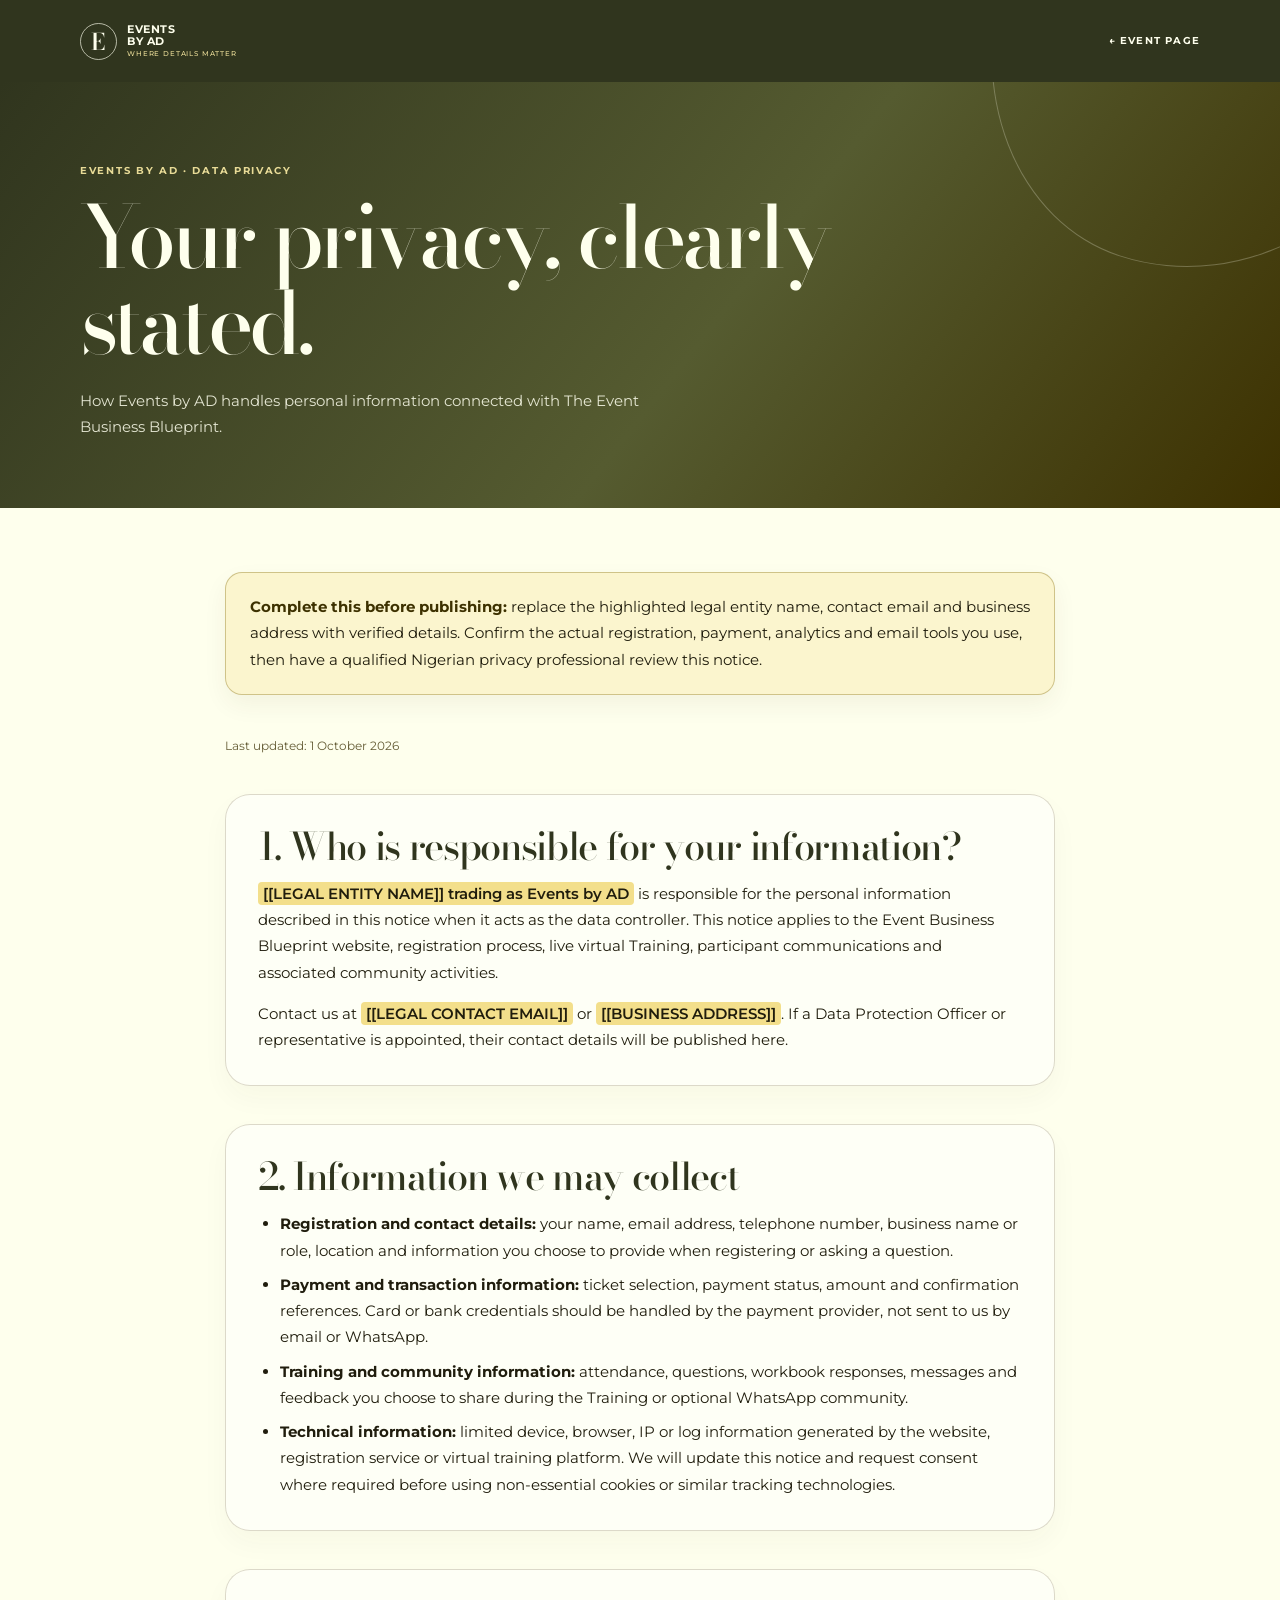
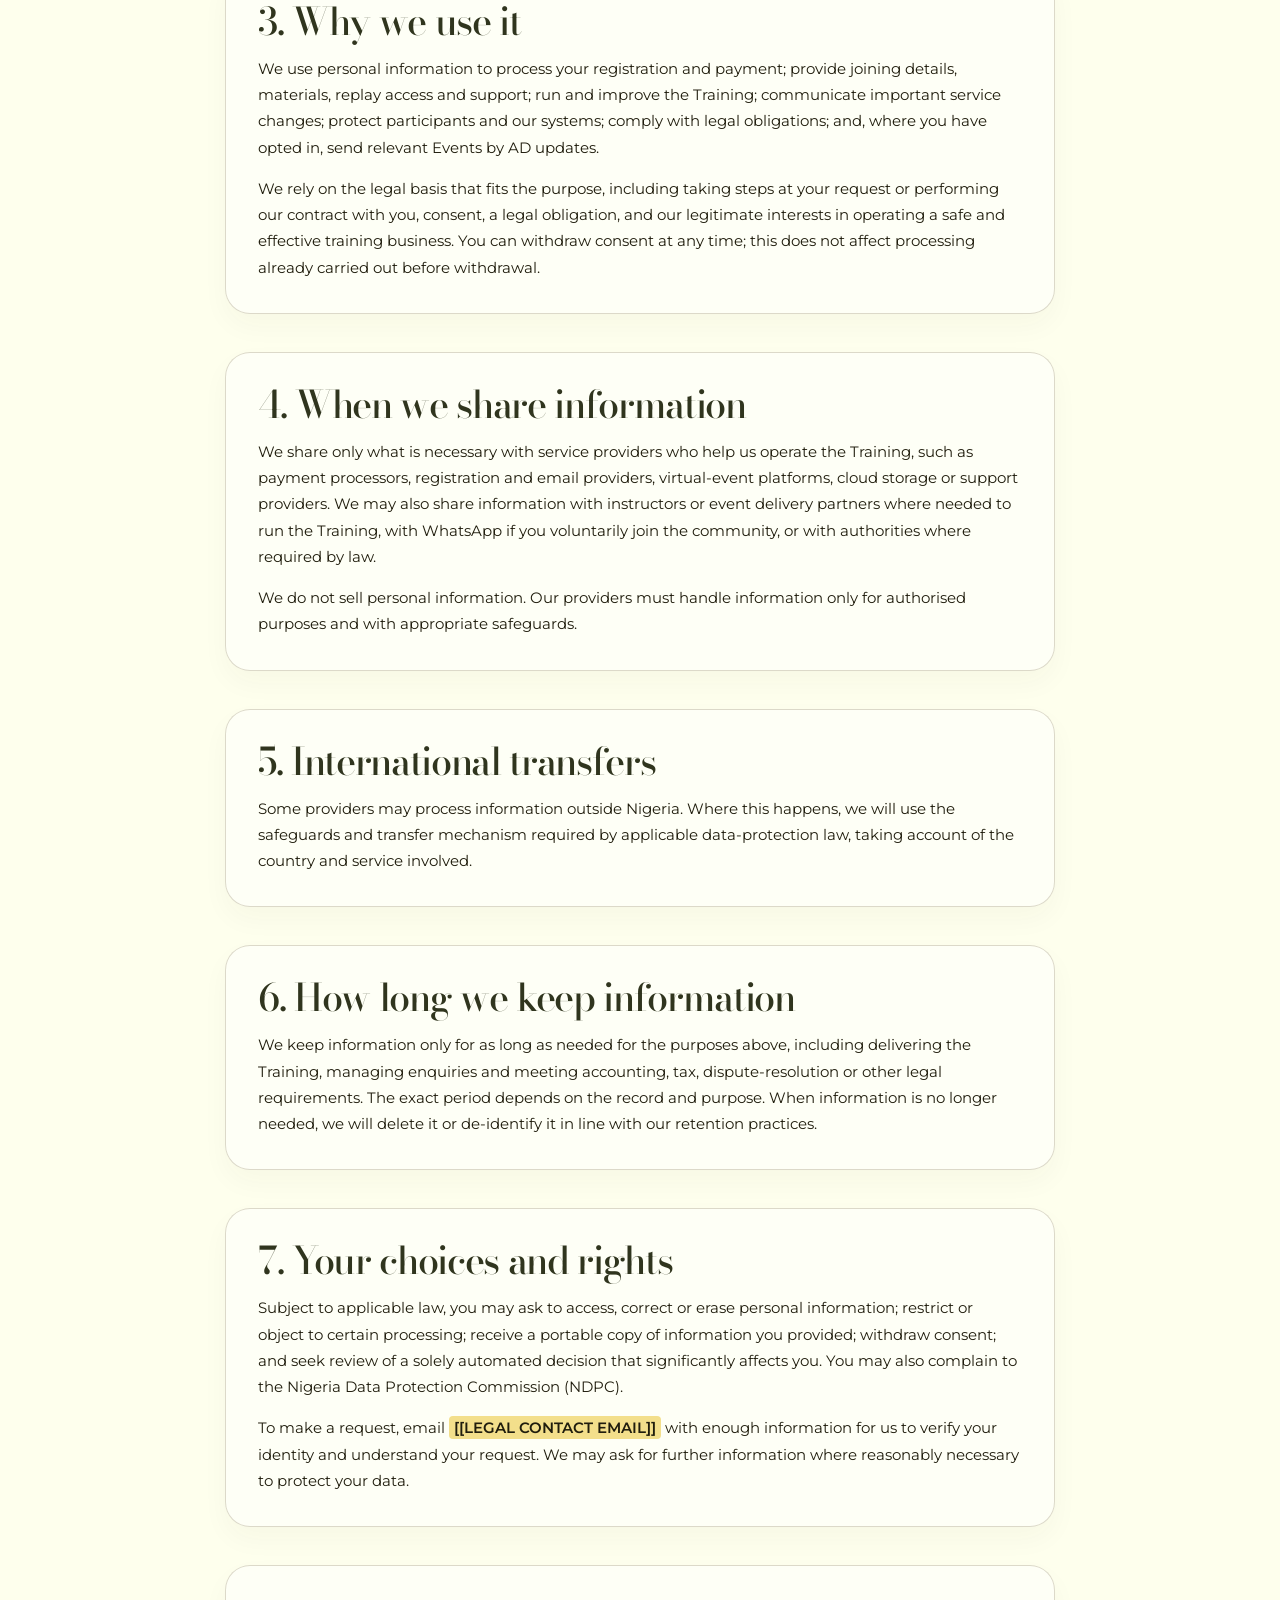
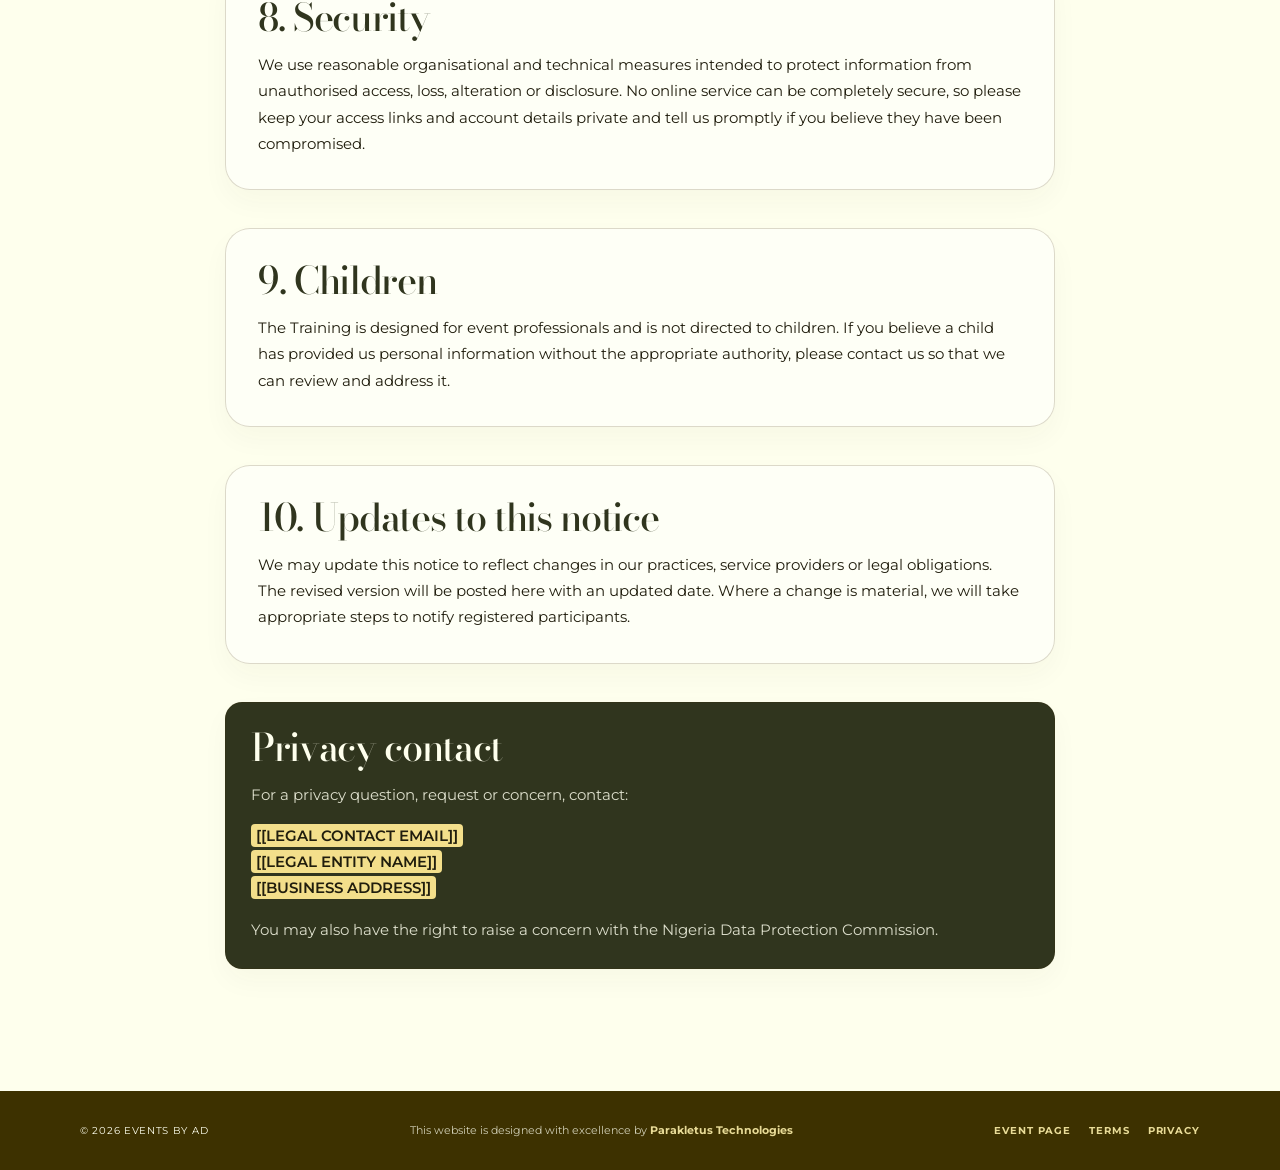
==== privacy.html @ 3f078856 "Launch Event Business Blueprint landing page" ====
<!DOCTYPE html>
<html lang="en-NG">
  <head>
    <meta charset="UTF-8" />
    <meta name="viewport" content="width=device-width, initial-scale=1.0" />
    <meta name="description" content="Privacy Notice for The Event Business Blueprint by Events by AD." />
    <meta name="robots" content="index, follow" />
    <link rel="canonical" href="privacy.html" />
    <meta name="theme-color" content="#30351e" />
    <title>Privacy Notice | The Event Business Blueprint | Events by AD</title>
    <link rel="preconnect" href="https://fonts.googleapis.com" />
    <link rel="preconnect" href="https://fonts.gstatic.com" crossorigin />
    <link href="https://fonts.googleapis.com/css2?family=Bodoni+Moda:opsz,wght@6..96,400;6..96,500;6..96,600&family=Montserrat:wght@400;500;600;700&display=swap" rel="stylesheet" />
    <link rel="stylesheet" href="legal.css" />
  </head>
  <body>
    <header class="site-header"><nav class="nav" aria-label="Primary navigation"><a class="brand" href="index.html" aria-label="Events by AD home"><span class="brand-mark">E</span><span class="brand-copy">Events<br />by AD<small>Where details matter</small></span></a><a class="nav-link" href="index.html">← Event page</a></nav></header>
    <section class="hero"><div class="container"><p class="eyebrow">Events by AD · Data privacy</p><h1>Your privacy, clearly stated.</h1><p class="lede">How Events by AD handles personal information connected with The Event Business Blueprint.</p></div></section>
    <main><div class="container content">
      <aside class="notice" aria-label="Publication checklist"><strong>Complete this before publishing:</strong> replace the highlighted legal entity name, contact email and business address with verified details. Confirm the actual registration, payment, analytics and email tools you use, then have a qualified Nigerian privacy professional review this notice.</aside>
      <p class="meta">Last updated: 1 October 2026</p>
      <section class="section"><h2>1. Who is responsible for your information?</h2><p><mark>[[LEGAL ENTITY NAME]] trading as Events by AD</mark> is responsible for the personal information described in this notice when it acts as the data controller. This notice applies to the Event Business Blueprint website, registration process, live virtual Training, participant communications and associated community activities.</p><p>Contact us at <mark>[[LEGAL CONTACT EMAIL]]</mark> or <mark>[[BUSINESS ADDRESS]]</mark>. If a Data Protection Officer or representative is appointed, their contact details will be published here.</p></section>
      <section class="section"><h2>2. Information we may collect</h2><ul><li><strong>Registration and contact details:</strong> your name, email address, telephone number, business name or role, location and information you choose to provide when registering or asking a question.</li><li><strong>Payment and transaction information:</strong> ticket selection, payment status, amount and confirmation references. Card or bank credentials should be handled by the payment provider, not sent to us by email or WhatsApp.</li><li><strong>Training and community information:</strong> attendance, questions, workbook responses, messages and feedback you choose to share during the Training or optional WhatsApp community.</li><li><strong>Technical information:</strong> limited device, browser, IP or log information generated by the website, registration service or virtual training platform. We will update this notice and request consent where required before using non-essential cookies or similar tracking technologies.</li></ul></section>
      <section class="section"><h2>3. Why we use it</h2><p>We use personal information to process your registration and payment; provide joining details, materials, replay access and support; run and improve the Training; communicate important service changes; protect participants and our systems; comply with legal obligations; and, where you have opted in, send relevant Events by AD updates.</p><p>We rely on the legal basis that fits the purpose, including taking steps at your request or performing our contract with you, consent, a legal obligation, and our legitimate interests in operating a safe and effective training business. You can withdraw consent at any time; this does not affect processing already carried out before withdrawal.</p></section>
      <section class="section"><h2>4. When we share information</h2><p>We share only what is necessary with service providers who help us operate the Training, such as payment processors, registration and email providers, virtual-event platforms, cloud storage or support providers. We may also share information with instructors or event delivery partners where needed to run the Training, with WhatsApp if you voluntarily join the community, or with authorities where required by law.</p><p>We do not sell personal information. Our providers must handle information only for authorised purposes and with appropriate safeguards.</p></section>
      <section class="section"><h2>5. International transfers</h2><p>Some providers may process information outside Nigeria. Where this happens, we will use the safeguards and transfer mechanism required by applicable data-protection law, taking account of the country and service involved.</p></section>
      <section class="section"><h2>6. How long we keep information</h2><p>We keep information only for as long as needed for the purposes above, including delivering the Training, managing enquiries and meeting accounting, tax, dispute-resolution or other legal requirements. The exact period depends on the record and purpose. When information is no longer needed, we will delete it or de-identify it in line with our retention practices.</p></section>
      <section class="section"><h2>7. Your choices and rights</h2><p>Subject to applicable law, you may ask to access, correct or erase personal information; restrict or object to certain processing; receive a portable copy of information you provided; withdraw consent; and seek review of a solely automated decision that significantly affects you. You may also complain to the Nigeria Data Protection Commission (NDPC).</p><p>To make a request, email <mark>[[LEGAL CONTACT EMAIL]]</mark> with enough information for us to verify your identity and understand your request. We may ask for further information where reasonably necessary to protect your data.</p></section>
      <section class="section"><h2>8. Security</h2><p>We use reasonable organisational and technical measures intended to protect information from unauthorised access, loss, alteration or disclosure. No online service can be completely secure, so please keep your access links and account details private and tell us promptly if you believe they have been compromised.</p></section>
      <section class="section"><h2>9. Children</h2><p>The Training is designed for event professionals and is not directed to children. If you believe a child has provided us personal information without the appropriate authority, please contact us so that we can review and address it.</p></section>
      <section class="section"><h2>10. Updates to this notice</h2><p>We may update this notice to reflect changes in our practices, service providers or legal obligations. The revised version will be posted here with an updated date. Where a change is material, we will take appropriate steps to notify registered participants.</p></section>
      <section class="section contact-card"><h2>Privacy contact</h2><p>For a privacy question, request or concern, contact:</p><p><strong><mark>[[LEGAL CONTACT EMAIL]]</mark></strong><br /><mark>[[LEGAL ENTITY NAME]]</mark><br /><mark>[[BUSINESS ADDRESS]]</mark></p><p>You may also have the right to raise a concern with the Nigeria Data Protection Commission.</p></section>
    </div></main>
    <footer class="footer"><div class="footer-inner"><small>© 2026 Events by AD</small><p class="footer-credit">This website is designed with excellence by <a href="https://www.parakletushub.com" target="_blank" rel="noopener noreferrer">Parakletus Technologies</a></p><div class="footer-links"><a href="index.html">Event page</a><a href="terms.html">Terms</a><a href="privacy.html" aria-current="page">Privacy</a></div></div></footer>
  </body>
</html>
---- legal.css ----
:root {
  --cream: #feffed;
  --paper: #f6f4df;
  --olive: #4c512d;
  --olive-deep: #30351e;
  --gold: #7a6200;
  --brown: #3d3100;
  --ink: #201d0d;
  --white: #fff;
  --line: rgba(61, 49, 0, .18);
  --display: "Bodoni Moda", Georgia, serif;
  --body: "Montserrat", Arial, sans-serif;
  --radius-xl: 34px;
  --radius-lg: 25px;
  --radius-md: 17px;
  --shadow: 0 22px 50px rgba(61, 49, 0, .12);
}

* { box-sizing: border-box; }
html { scroll-behavior: smooth; }
body { margin: 0; background: var(--cream); color: var(--ink); font: 15px/1.75 var(--body); }
a { color: inherit; }
a:focus-visible { outline: 3px solid var(--gold); outline-offset: 4px; border-radius: 5px; }

.site-header { background: var(--olive-deep); color: var(--cream); }
.nav, .container { width: min(1120px, calc(100% - 40px)); margin: 0 auto; }
.nav { min-height: 82px; display: flex; align-items: center; justify-content: space-between; gap: 24px; }
.brand { display: inline-flex; align-items: center; gap: 10px; text-decoration: none; font-weight: 700; letter-spacing: .035em; }
.brand-mark { width: 37px; height: 37px; display: grid; place-items: center; border: 1px solid rgba(254,255,237,.65); border-radius: 50%; font: 600 23px/1 var(--display); }
.brand-copy { font-size: 11px; line-height: 1.06; text-transform: uppercase; }
.brand-copy small { display: block; margin-top: 3px; font-size: 7px; font-weight: 500; letter-spacing: .12em; color: #e8db97; }
.nav-link { font-size: 10px; font-weight: 700; letter-spacing: .12em; text-decoration: none; text-transform: uppercase; }
.nav-link:hover { color: #e8db97; }

.hero { position: relative; overflow: hidden; padding: 80px 0 68px; color: var(--cream); background: linear-gradient(128deg, #30351e, #555b30 56%, #3d3100); }
.hero::after { content: ""; position: absolute; width: 440px; height: 440px; right: -150px; top: -250px; border: 1px solid rgba(254,255,237,.25); border-radius: 42% 58% 55% 45% / 45% 38% 62% 55%; transform: rotate(18deg); animation: drift 10s ease-in-out infinite alternate; }
.eyebrow { margin: 0 0 14px; color: #e8db97; font-size: 10px; font-weight: 700; letter-spacing: .17em; text-transform: uppercase; }
h1, h2 { font-family: var(--display); line-height: 1; }
h1 { position: relative; z-index: 1; max-width: 760px; margin: 0; font-size: clamp(44px, 8vw, 86px); font-weight: 500; letter-spacing: -.045em; }
.lede { position: relative; z-index: 1; max-width: 620px; margin: 22px 0 0; color: rgba(254,255,237,.86); }

main { padding: 64px 0 84px; }
.content { max-width: 830px; }
.notice { margin: 0 0 40px; padding: 21px 24px; border: 1px solid rgba(122,98,0,.34); border-radius: var(--radius-md); background: #fbf5ce; box-shadow: 0 10px 25px rgba(61,49,0,.06); }
.notice strong { color: var(--brown); }
.meta { margin: 0 0 34px; color: #655d36; font-size: 12px; }
.section { margin: 38px 0; padding: 32px; border: 1px solid var(--line); border-radius: var(--radius-lg); background: rgba(255,255,255,.48); box-shadow: 0 12px 28px rgba(61,49,0,.035); }
.section h2 { margin: 0 0 16px; color: var(--olive-deep); font-size: clamp(27px, 4vw, 38px); font-weight: 500; letter-spacing: -.035em; }
.section p:first-of-type { margin-top: 0; }
.section p:last-child, .section ul:last-child { margin-bottom: 0; }
ul { margin: 12px 0; padding-left: 22px; }
li + li { margin-top: 8px; }
mark { padding: 2px 5px; border-radius: 4px; background: #f3df8b; color: inherit; font-weight: 600; }
.contact-card { padding: 25px; border-radius: var(--radius-md); background: var(--olive-deep); color: var(--cream); }
.contact-card h2 { color: var(--cream); }
.contact-card p { color: rgba(254,255,237,.84); }
.contact-card mark { color: var(--ink); }
.footer { padding: 30px 0; background: var(--brown); color: var(--cream); }
.footer-inner { width: min(1120px, calc(100% - 40px)); margin: 0 auto; display: flex; align-items: center; justify-content: space-between; flex-wrap: wrap; gap: 16px; }
.footer small { font-size: 10px; letter-spacing: .07em; text-transform: uppercase; }
.footer-credit { margin: 0; color: rgba(254,255,237,.76); font-size: 11px; text-align: center; }
.footer-credit a { color: #e8db97; font-weight: 700; text-decoration: none; }
.footer-credit a:hover { color: var(--white); text-decoration: underline; }
.footer-links { display: flex; flex-wrap: wrap; gap: 18px; }
.footer-links a { color: #e8db97; font-size: 10px; font-weight: 700; letter-spacing: .09em; text-decoration: none; text-transform: uppercase; }
.footer-links a:hover { color: var(--white); }
@keyframes drift { to { transform: translate(-16px, 24px) rotate(28deg); } }
@media (prefers-reduced-motion: reduce) { *, *::before, *::after { animation-duration: .01ms !important; animation-iteration-count: 1 !important; scroll-behavior: auto !important; } }
@media (max-width: 600px) { .nav, .container { width: min(100% - 32px, 1120px); } .hero { padding: 62px 0 55px; } main { padding: 42px 0 58px; } .section { padding: 24px 21px; } }
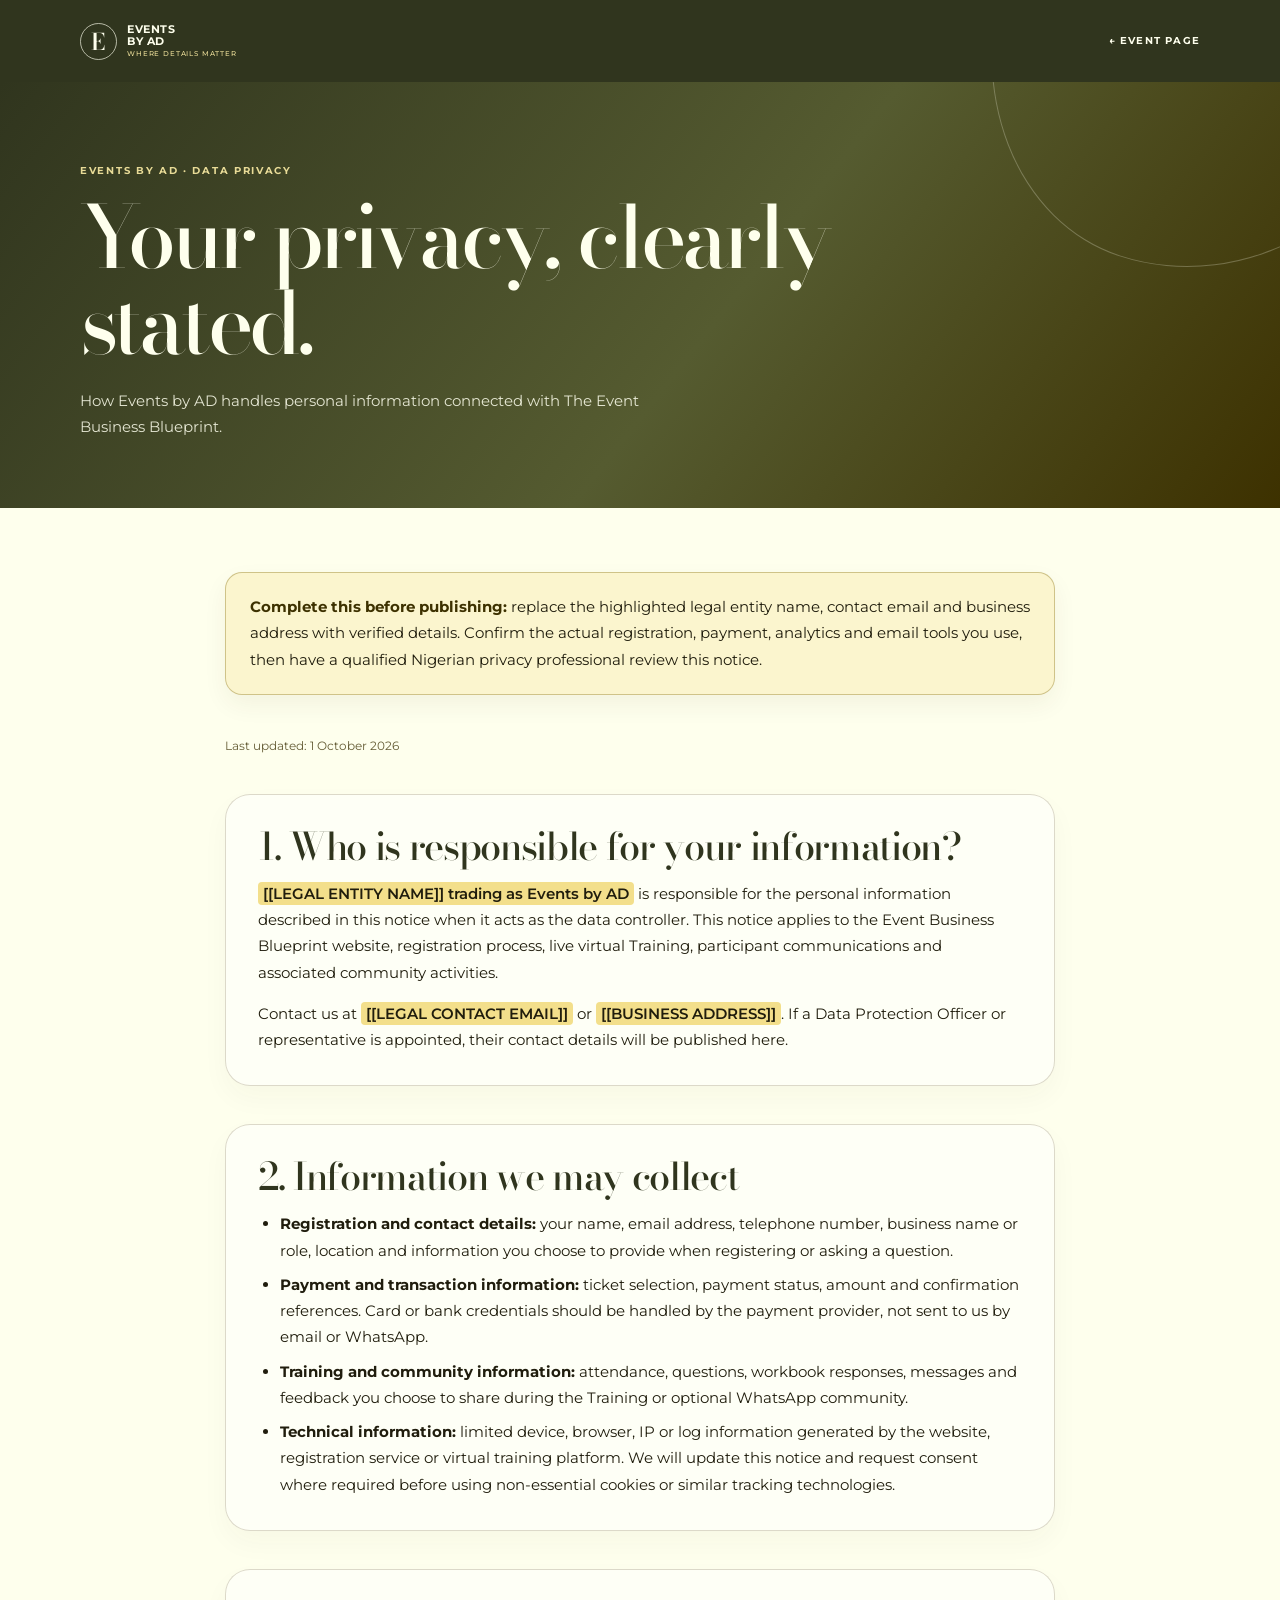
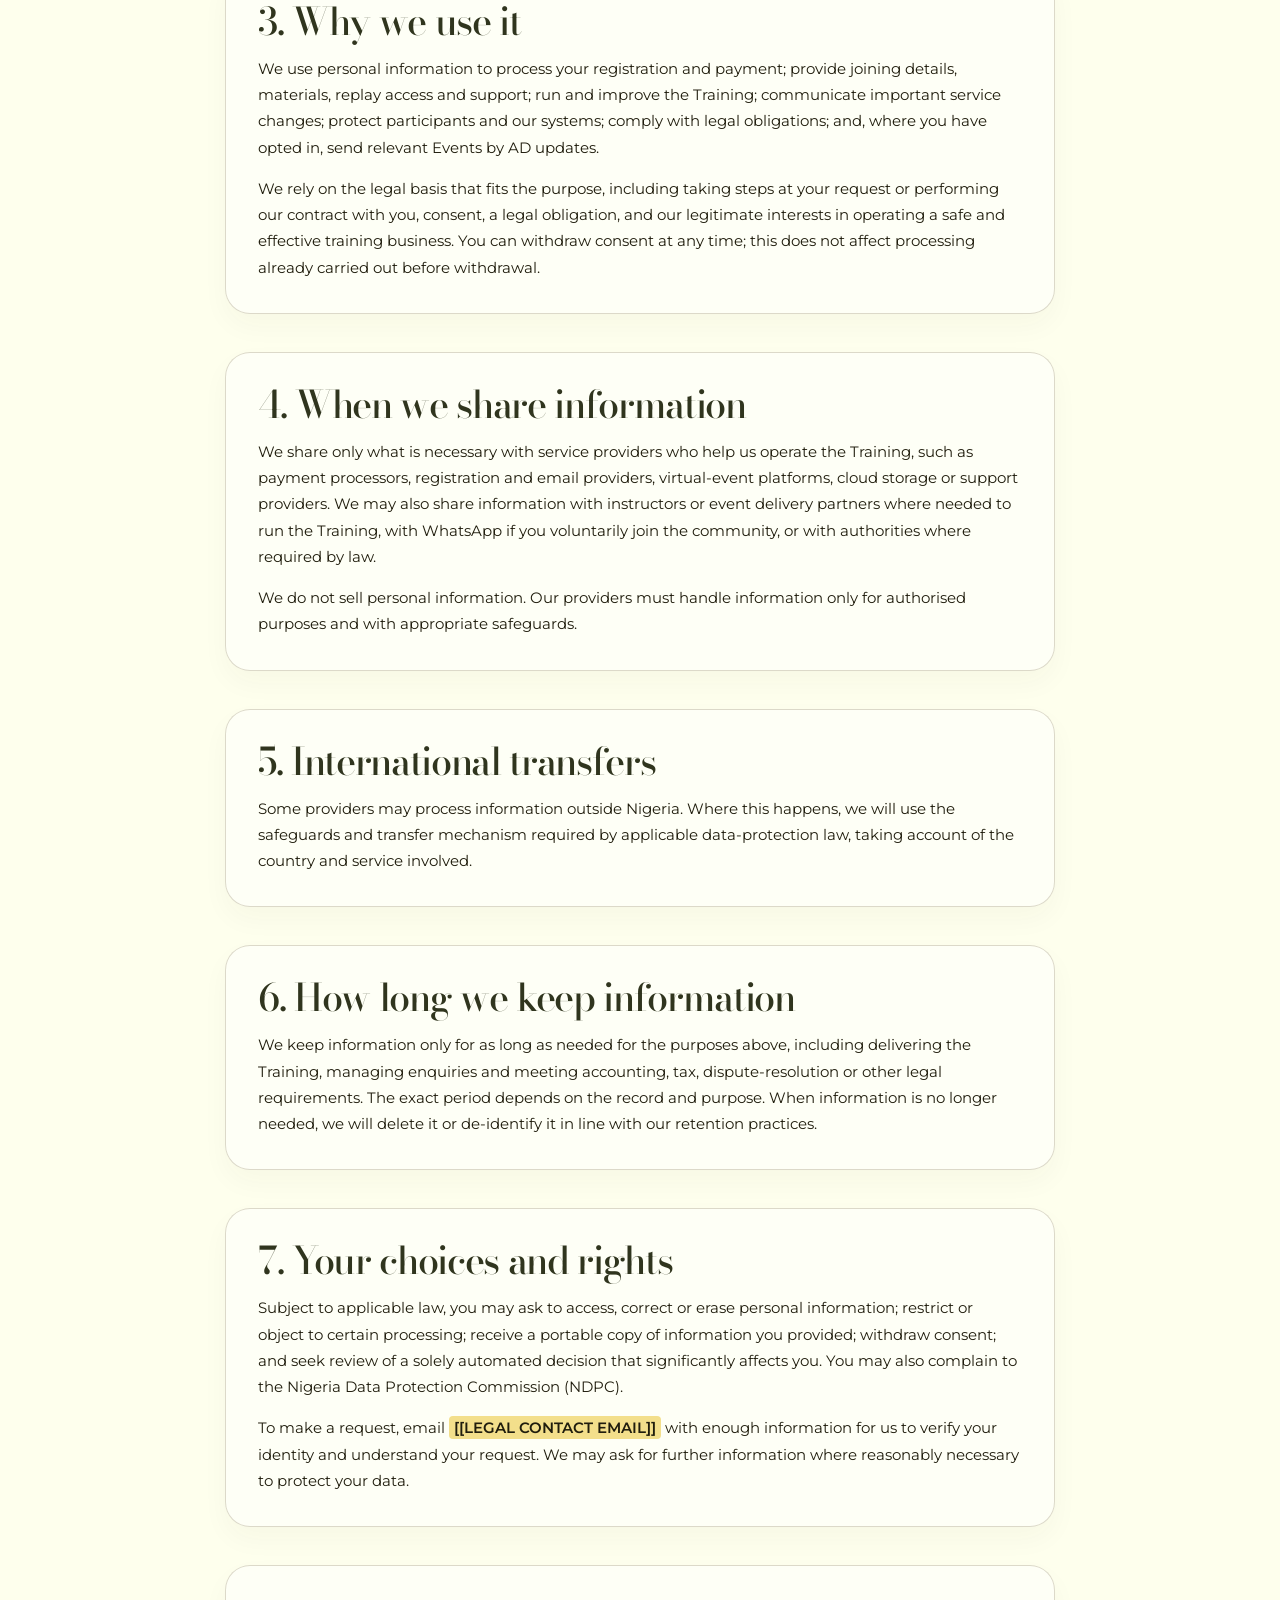
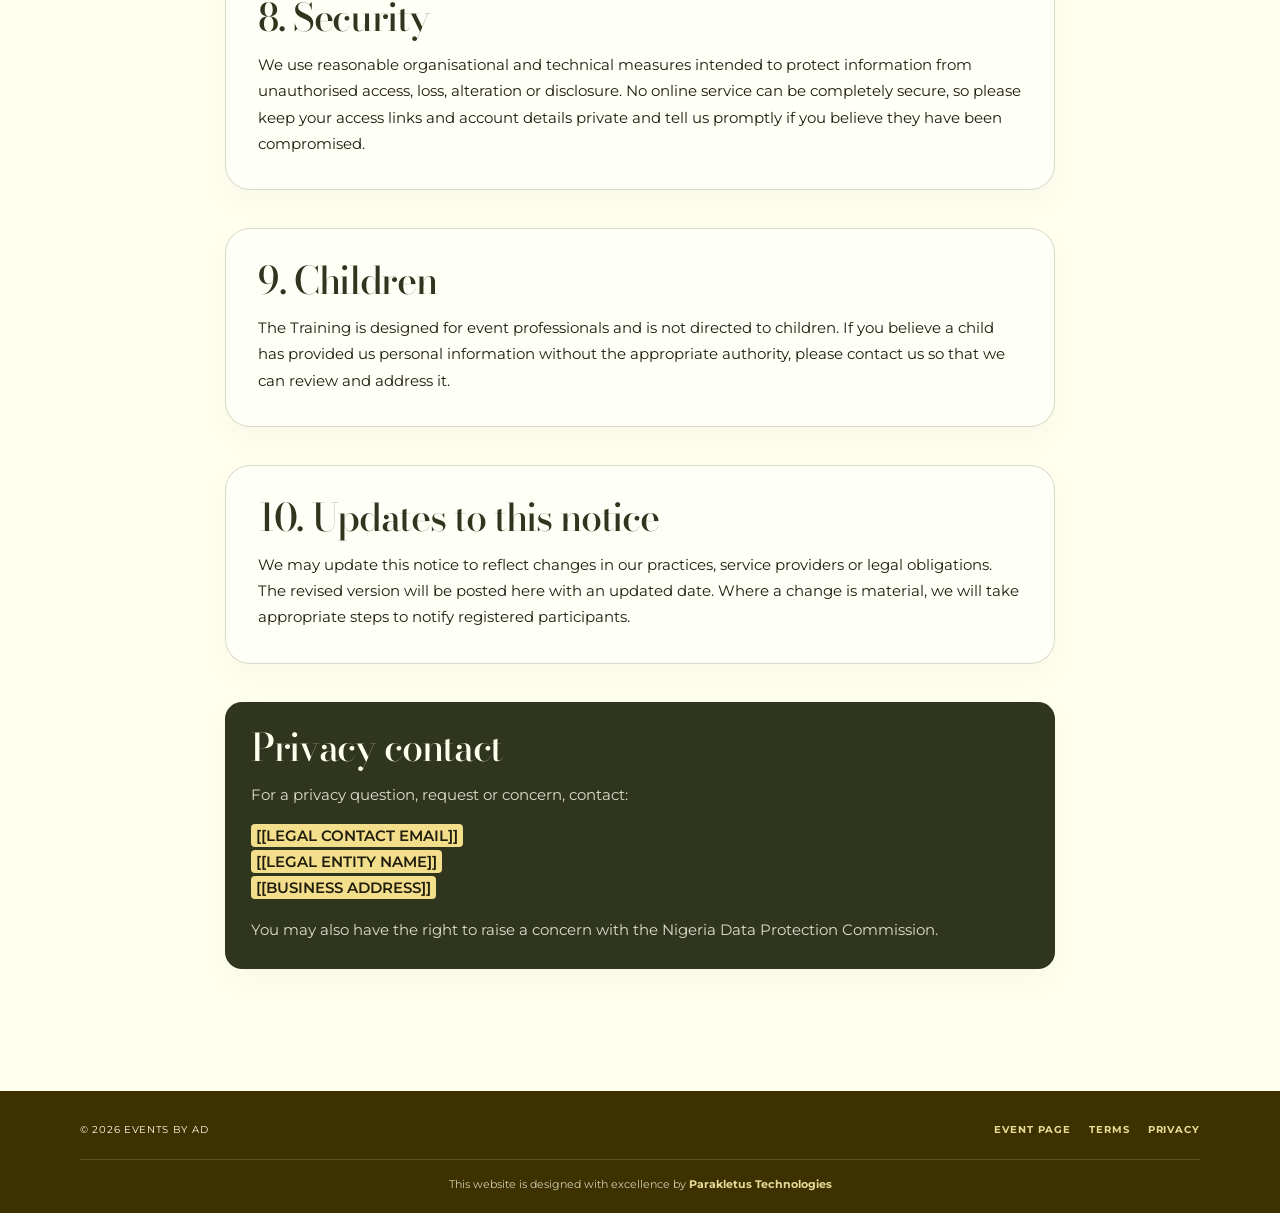
==== commit 387497e6: "Place footer credit below main footer content" ====
--- a/privacy.html
+++ b/privacy.html
@@ -31,6 +31,6 @@
       <section class="section"><h2>10. Updates to this notice</h2><p>We may update this notice to reflect changes in our practices, service providers or legal obligations. The revised version will be posted here with an updated date. Where a change is material, we will take appropriate steps to notify registered participants.</p></section>
       <section class="section contact-card"><h2>Privacy contact</h2><p>For a privacy question, request or concern, contact:</p><p><strong><mark>[[LEGAL CONTACT EMAIL]]</mark></strong><br /><mark>[[LEGAL ENTITY NAME]]</mark><br /><mark>[[BUSINESS ADDRESS]]</mark></p><p>You may also have the right to raise a concern with the Nigeria Data Protection Commission.</p></section>
     </div></main>
-    <footer class="footer"><div class="footer-inner"><small>© 2026 Events by AD</small><p class="footer-credit">This website is designed with excellence by <a href="https://www.parakletushub.com" target="_blank" rel="noopener noreferrer">Parakletus Technologies</a></p><div class="footer-links"><a href="index.html">Event page</a><a href="terms.html">Terms</a><a href="privacy.html" aria-current="page">Privacy</a></div></div></footer>
+    <footer class="footer"><div class="footer-inner"><small>© 2026 Events by AD</small><div class="footer-links"><a href="index.html">Event page</a><a href="terms.html">Terms</a><a href="privacy.html" aria-current="page">Privacy</a></div></div><p class="footer-credit">This website is designed with excellence by <a href="https://www.parakletushub.com" target="_blank" rel="noopener noreferrer">Parakletus Technologies</a></p></footer>
   </body>
 </html>
--- a/legal.css
+++ b/legal.css
@@ -55,10 +55,10 @@
 .contact-card h2 { color: var(--cream); }
 .contact-card p { color: rgba(254,255,237,.84); }
 .contact-card mark { color: var(--ink); }
-.footer { padding: 30px 0; background: var(--brown); color: var(--cream); }
+.footer { padding: 30px 0 18px; background: var(--brown); color: var(--cream); }
 .footer-inner { width: min(1120px, calc(100% - 40px)); margin: 0 auto; display: flex; align-items: center; justify-content: space-between; flex-wrap: wrap; gap: 16px; }
 .footer small { font-size: 10px; letter-spacing: .07em; text-transform: uppercase; }
-.footer-credit { margin: 0; color: rgba(254,255,237,.76); font-size: 11px; text-align: center; }
+.footer-credit { width: min(1120px, calc(100% - 40px)); margin: 21px auto 0; padding-top: 15px; border-top: 1px solid rgba(254,255,237,.16); color: rgba(254,255,237,.76); font-size: 11px; text-align: center; }
 .footer-credit a { color: #e8db97; font-weight: 700; text-decoration: none; }
 .footer-credit a:hover { color: var(--white); text-decoration: underline; }
 .footer-links { display: flex; flex-wrap: wrap; gap: 18px; }
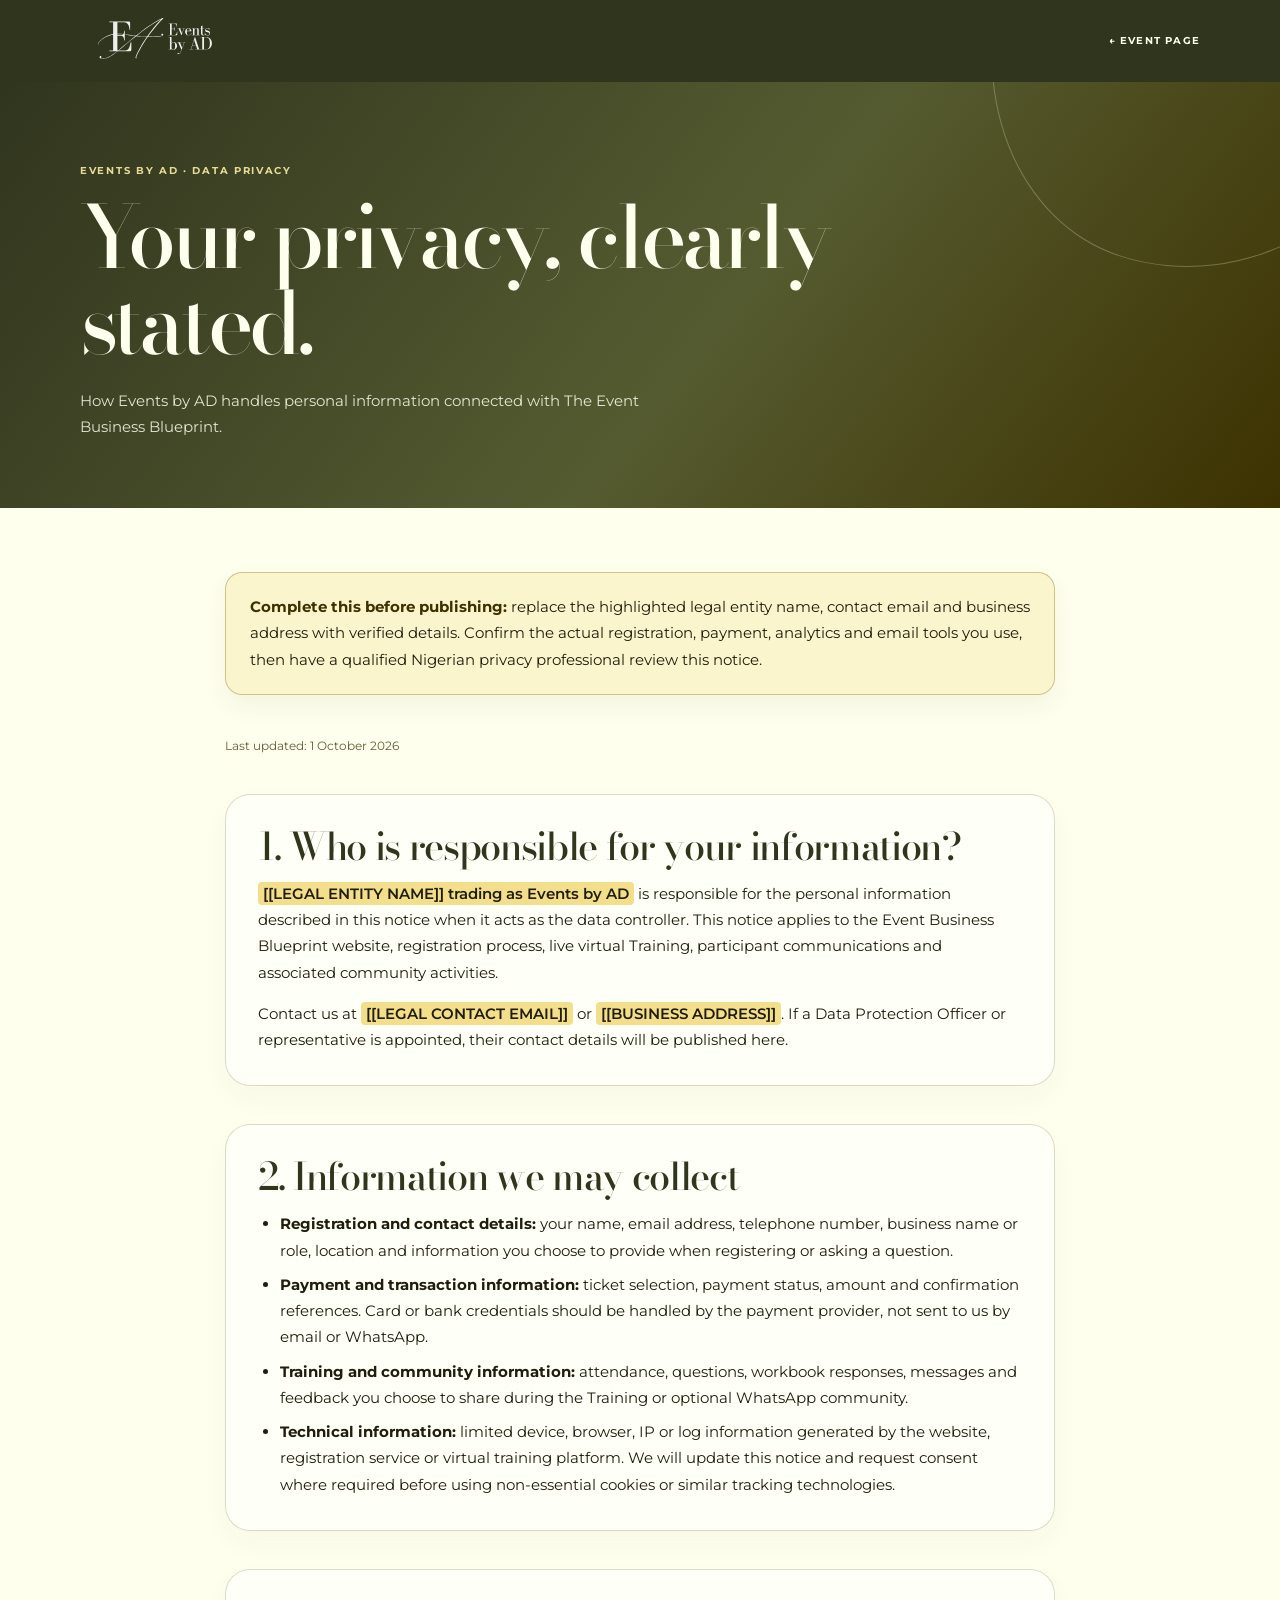
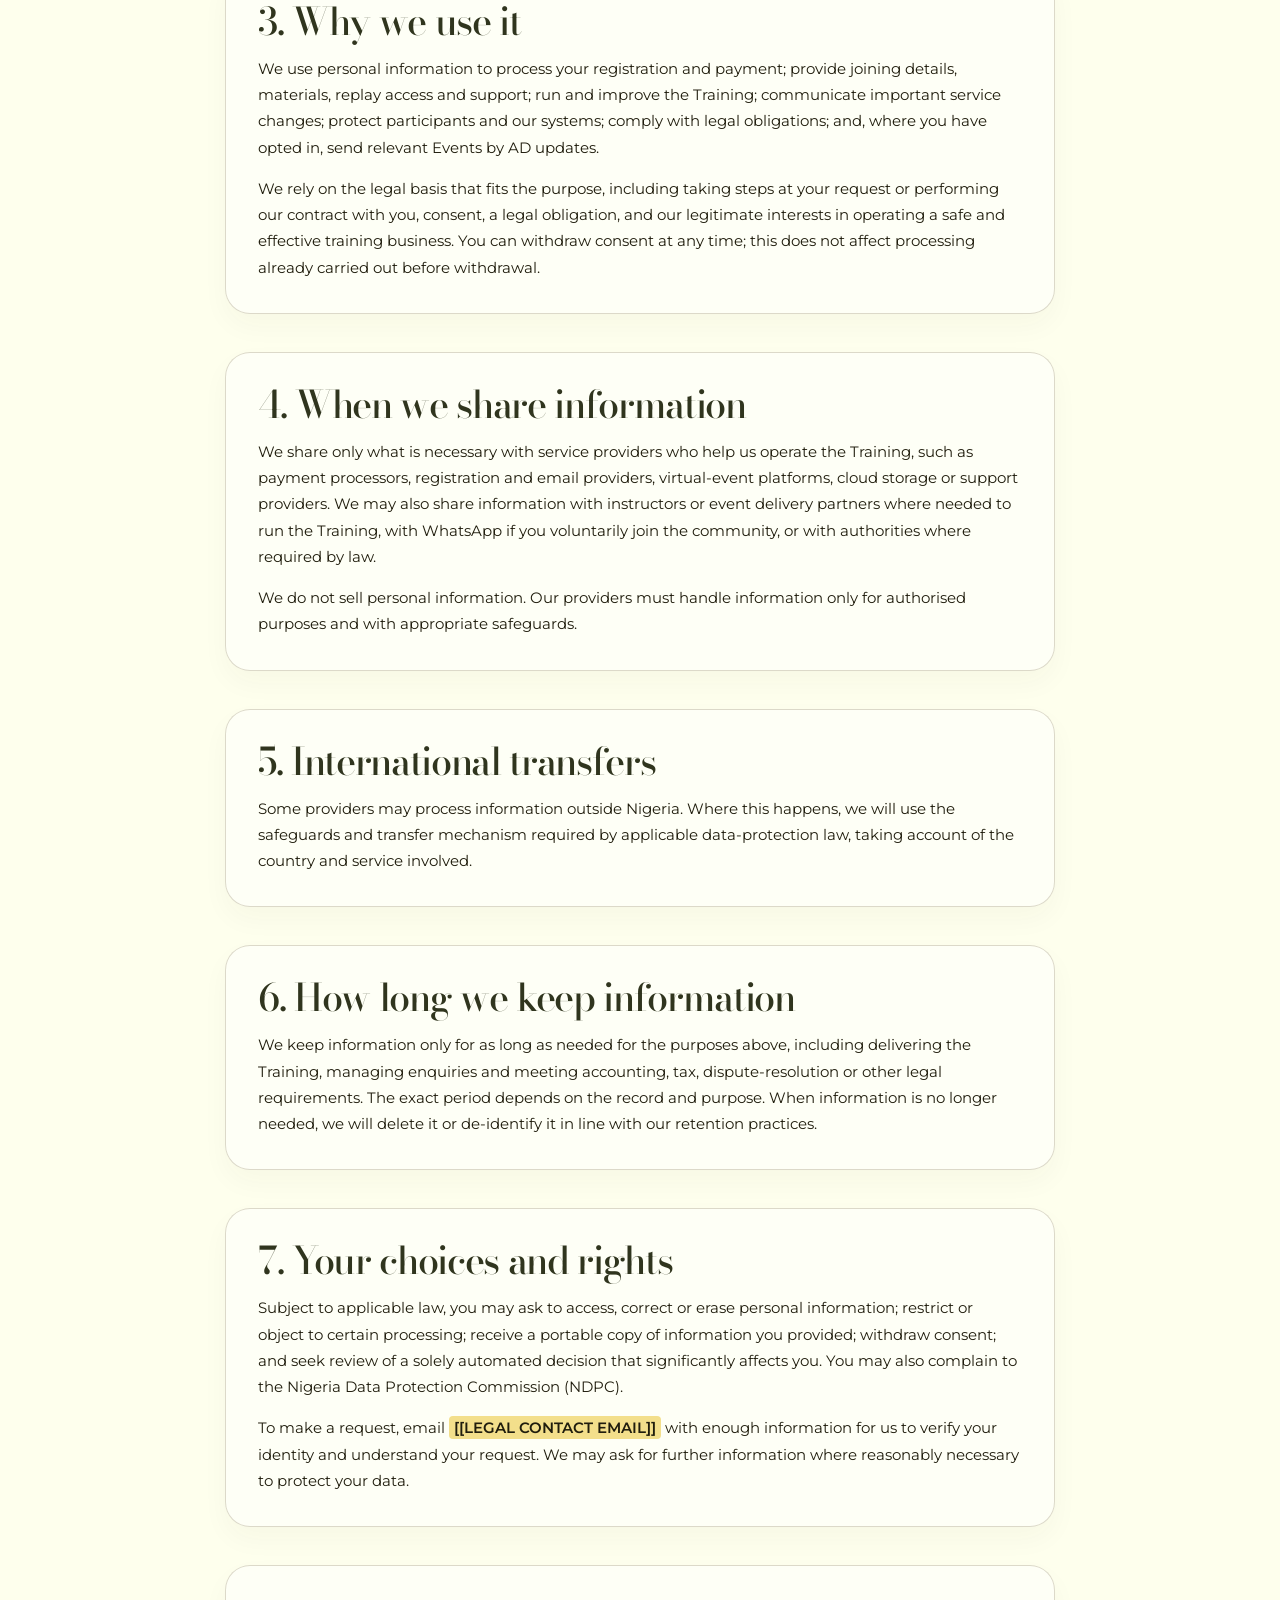
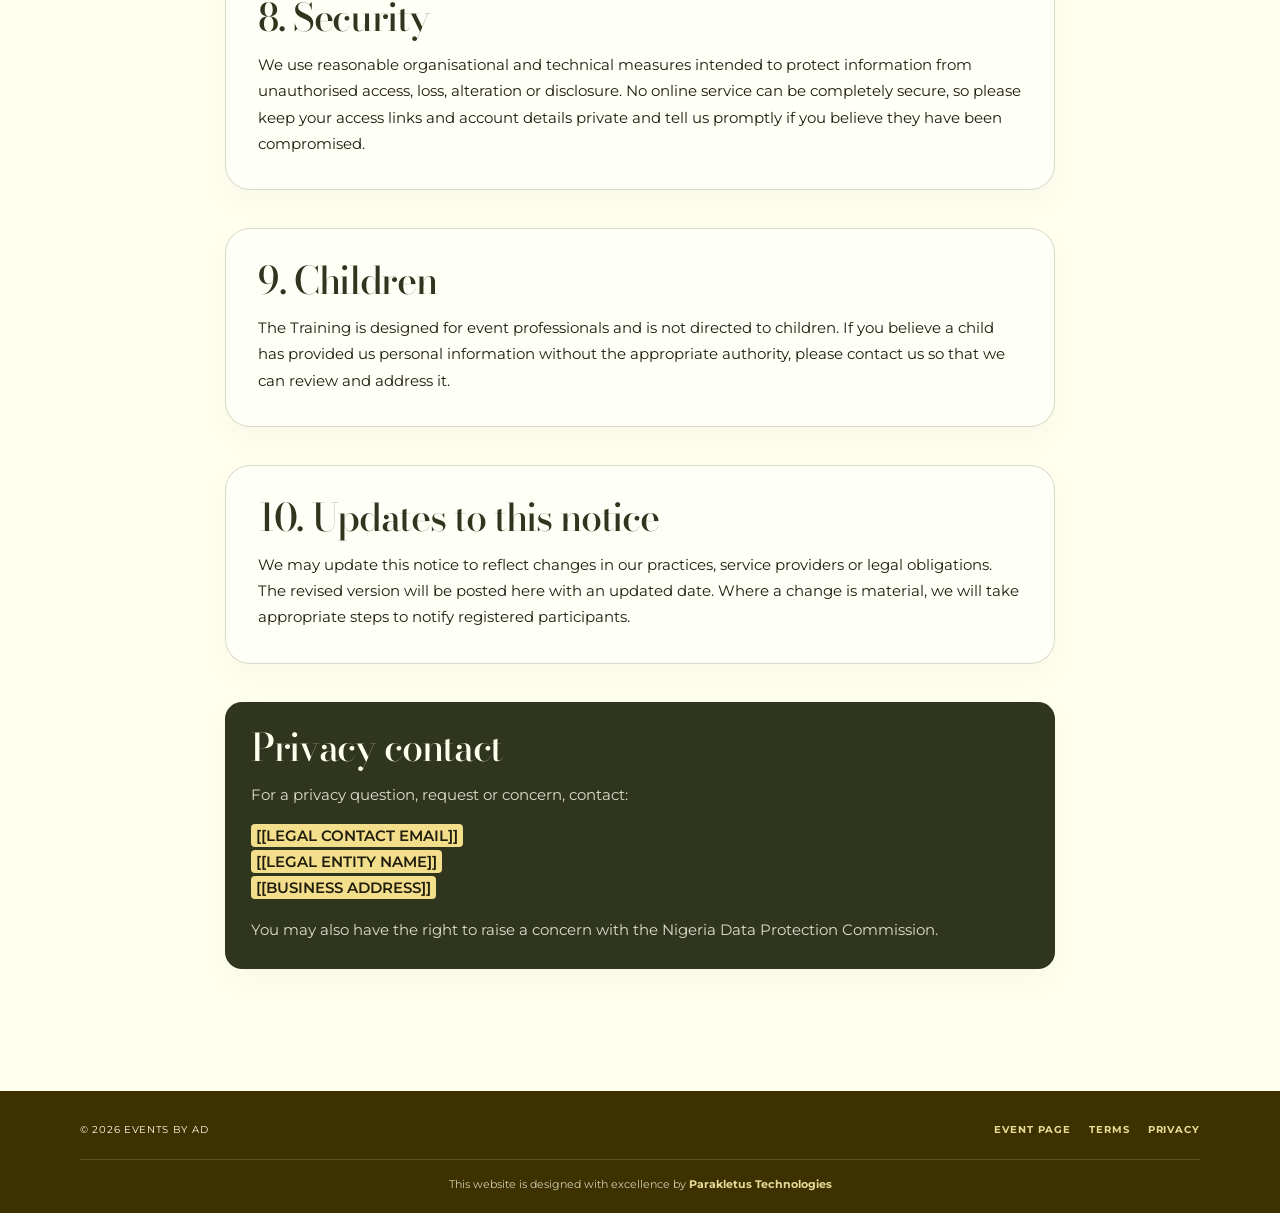
==== commit e0106cd2: "Use supplied Events by AD logo assets" ====
--- a/privacy.html
+++ b/privacy.html
@@ -12,9 +12,10 @@
     <link rel="preconnect" href="https://fonts.gstatic.com" crossorigin />
     <link href="https://fonts.googleapis.com/css2?family=Bodoni+Moda:opsz,wght@6..96,400;6..96,500;6..96,600&family=Montserrat:wght@400;500;600;700&display=swap" rel="stylesheet" />
     <link rel="stylesheet" href="legal.css" />
+    <link rel="icon" href="assets/events-by-ad-monogram.png" />
   </head>
   <body>
-    <header class="site-header"><nav class="nav" aria-label="Primary navigation"><a class="brand" href="index.html" aria-label="Events by AD home"><span class="brand-mark">E</span><span class="brand-copy">Events<br />by AD<small>Where details matter</small></span></a><a class="nav-link" href="index.html">← Event page</a></nav></header>
+    <header class="site-header"><nav class="nav" aria-label="Primary navigation"><a class="brand" href="index.html" aria-label="Events by AD home"><picture class="brand-logo"><source srcset="assets/events-by-ad-logo.svg" type="image/svg+xml" /><img src="assets/events-by-ad-logo.png" alt="" /></picture></a><a class="nav-link" href="index.html">← Event page</a></nav></header>
     <section class="hero"><div class="container"><p class="eyebrow">Events by AD · Data privacy</p><h1>Your privacy, clearly stated.</h1><p class="lede">How Events by AD handles personal information connected with The Event Business Blueprint.</p></div></section>
     <main><div class="container content">
       <aside class="notice" aria-label="Publication checklist"><strong>Complete this before publishing:</strong> replace the highlighted legal entity name, contact email and business address with verified details. Confirm the actual registration, payment, analytics and email tools you use, then have a qualified Nigerian privacy professional review this notice.</aside>
--- a/legal.css
+++ b/legal.css
@@ -25,10 +25,9 @@
 .site-header { background: var(--olive-deep); color: var(--cream); }
 .nav, .container { width: min(1120px, calc(100% - 40px)); margin: 0 auto; }
 .nav { min-height: 82px; display: flex; align-items: center; justify-content: space-between; gap: 24px; }
-.brand { display: inline-flex; align-items: center; gap: 10px; text-decoration: none; font-weight: 700; letter-spacing: .035em; }
-.brand-mark { width: 37px; height: 37px; display: grid; place-items: center; border: 1px solid rgba(254,255,237,.65); border-radius: 50%; font: 600 23px/1 var(--display); }
-.brand-copy { font-size: 11px; line-height: 1.06; text-transform: uppercase; }
-.brand-copy small { display: block; margin-top: 3px; font-size: 7px; font-weight: 500; letter-spacing: .12em; color: #e8db97; }
+.brand { display: inline-flex; align-items: center; text-decoration: none; }
+.brand-logo { display: block; width: 151px; height: 52px; overflow: hidden; filter: brightness(0) invert(1); opacity: .92; }
+.brand-logo img { display: block; width: 100%; height: 100%; object-fit: cover; object-position: center 52%; }
 .nav-link { font-size: 10px; font-weight: 700; letter-spacing: .12em; text-decoration: none; text-transform: uppercase; }
 .nav-link:hover { color: #e8db97; }
 
@@ -66,4 +65,4 @@
 .footer-links a:hover { color: var(--white); }
 @keyframes drift { to { transform: translate(-16px, 24px) rotate(28deg); } }
 @media (prefers-reduced-motion: reduce) { *, *::before, *::after { animation-duration: .01ms !important; animation-iteration-count: 1 !important; scroll-behavior: auto !important; } }
-@media (max-width: 600px) { .nav, .container { width: min(100% - 32px, 1120px); } .hero { padding: 62px 0 55px; } main { padding: 42px 0 58px; } .section { padding: 24px 21px; } }
+@media (max-width: 600px) { .nav, .container { width: min(100% - 32px, 1120px); } .brand-logo { width: 128px; height: 45px; } .hero { padding: 62px 0 55px; } main { padding: 42px 0 58px; } .section { padding: 24px 21px; } }
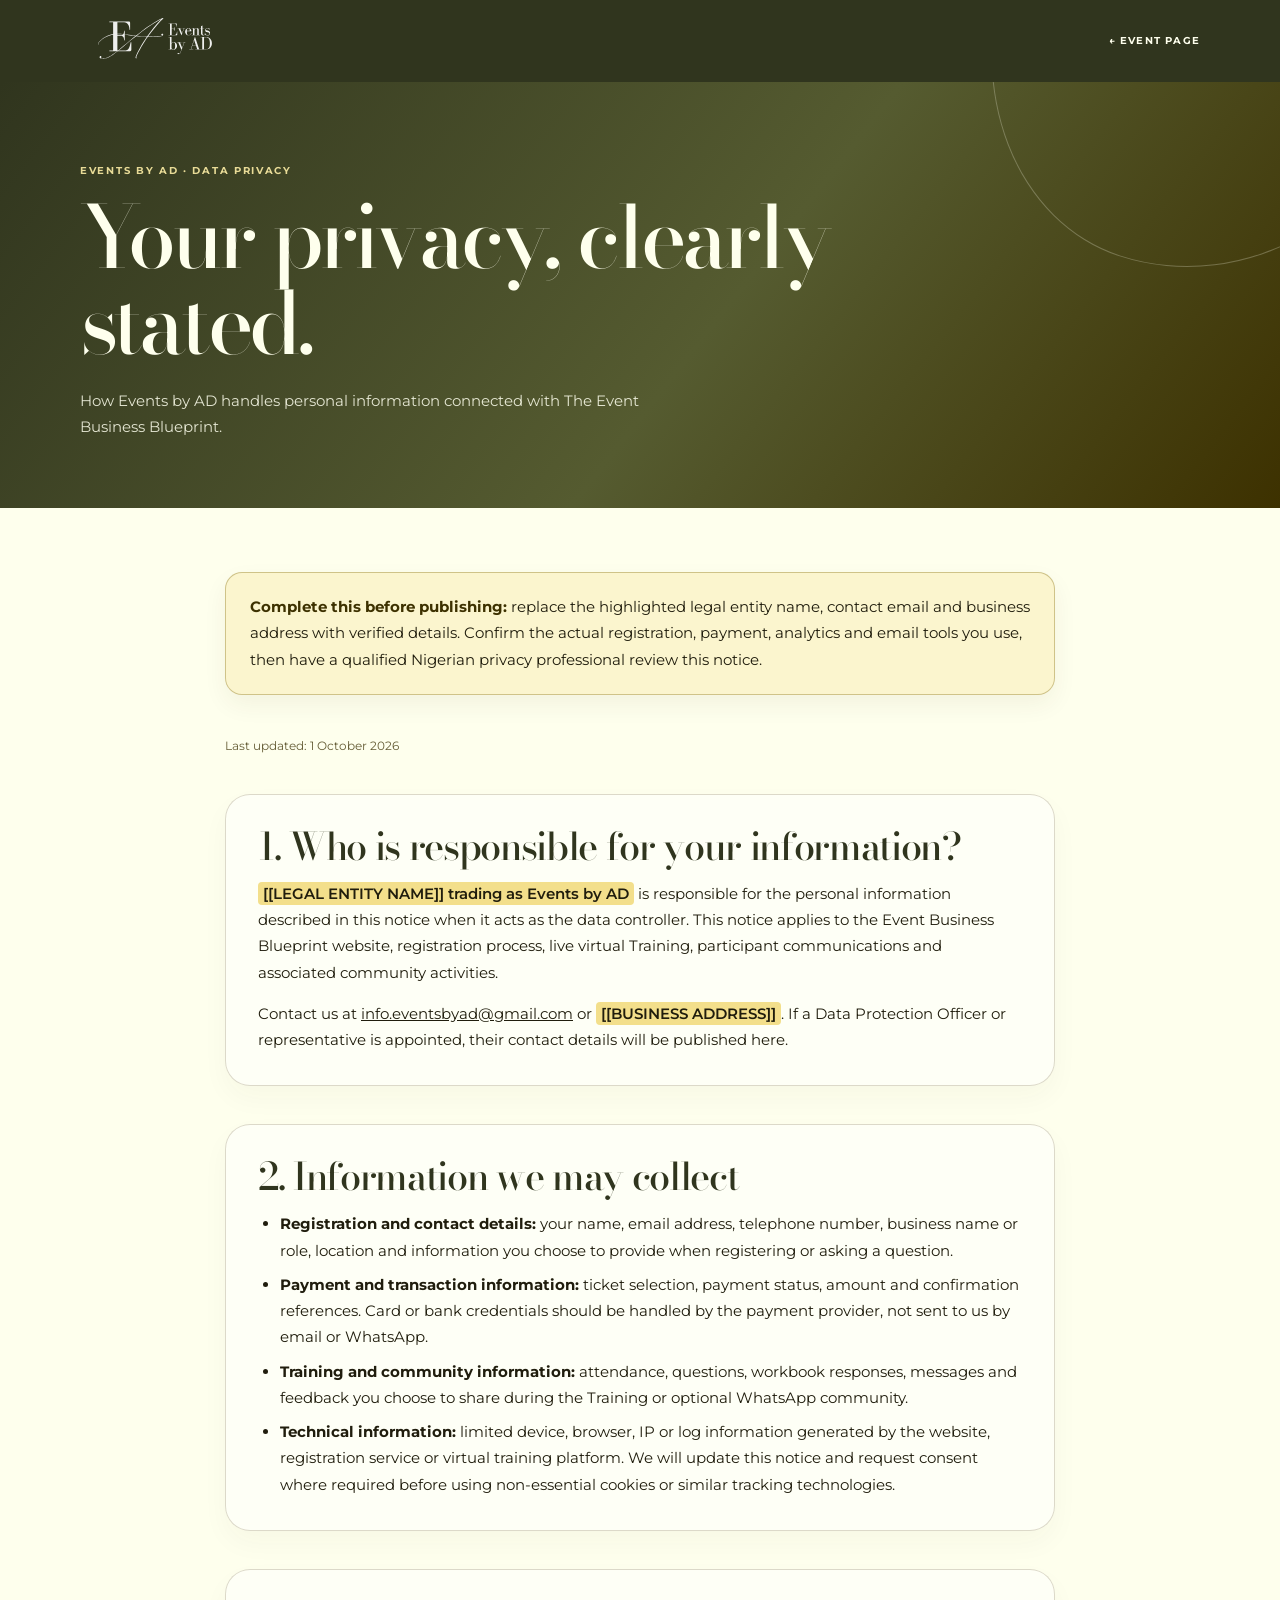
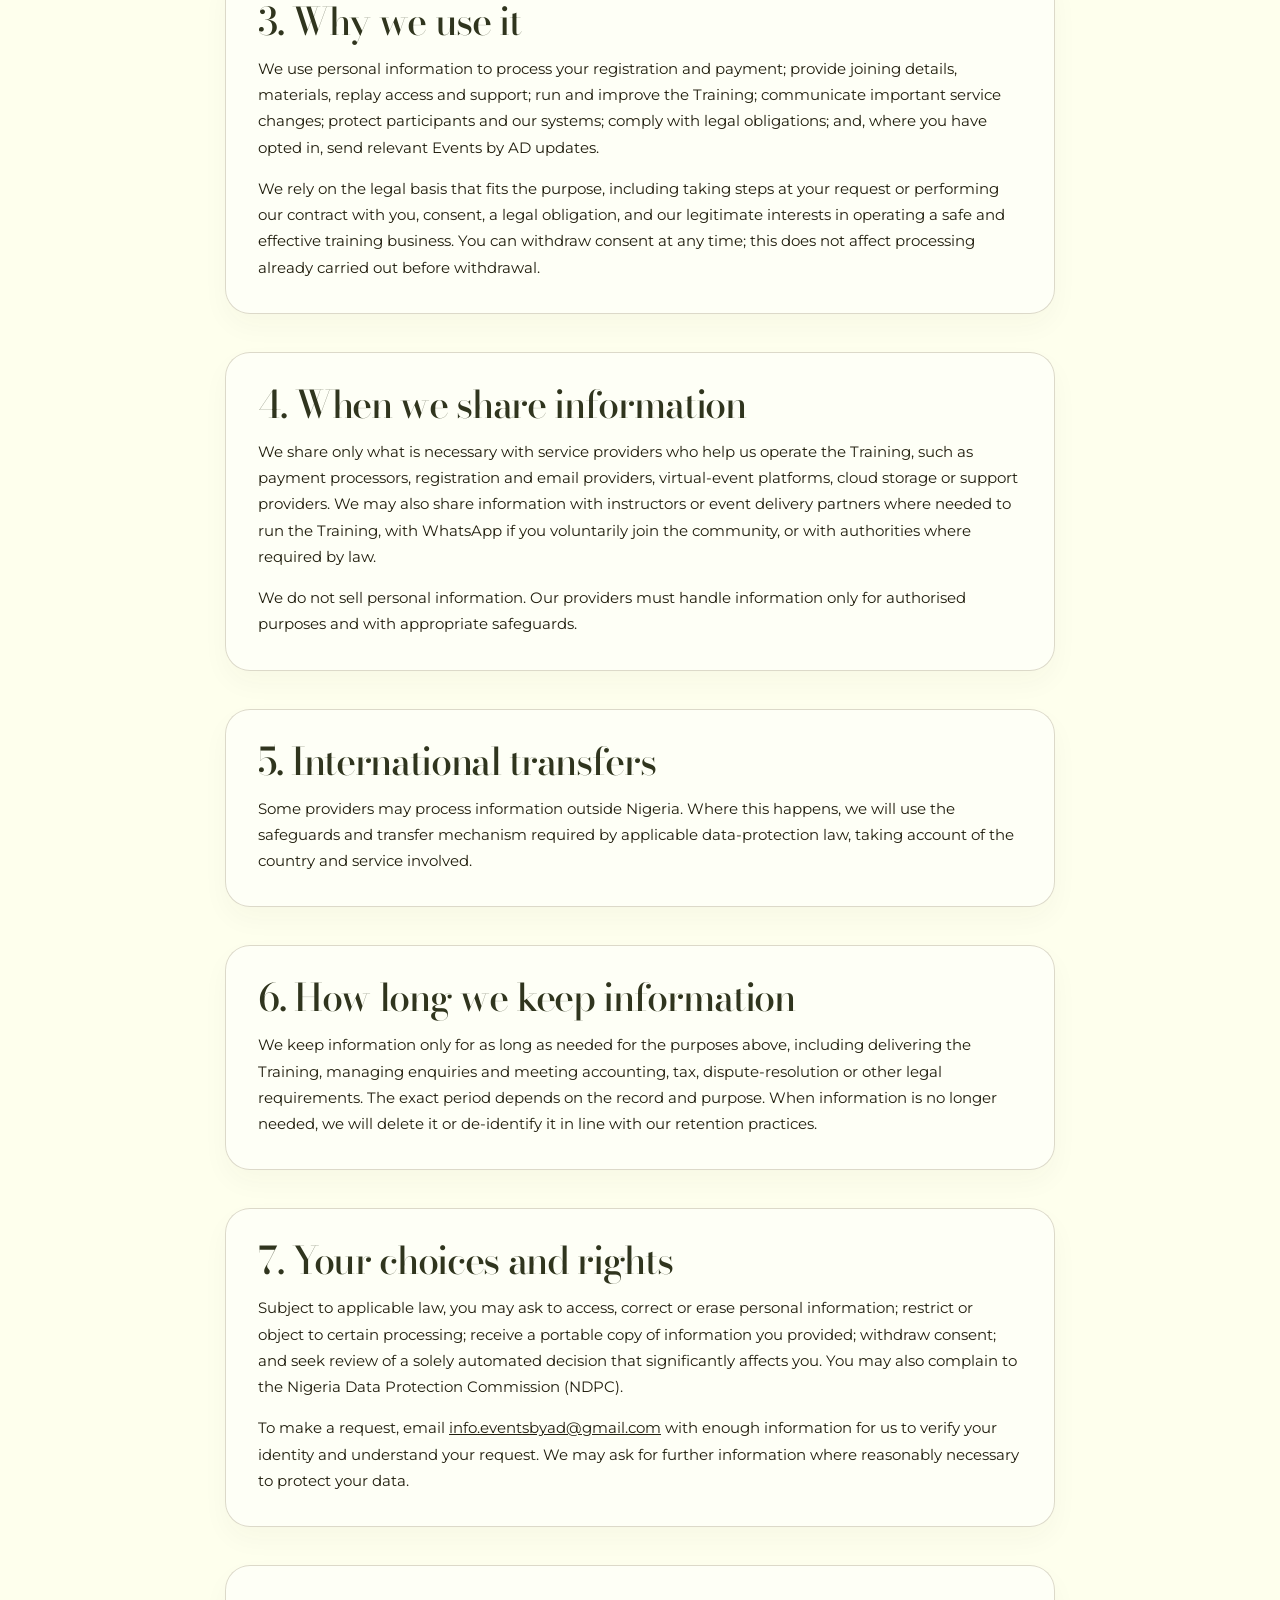
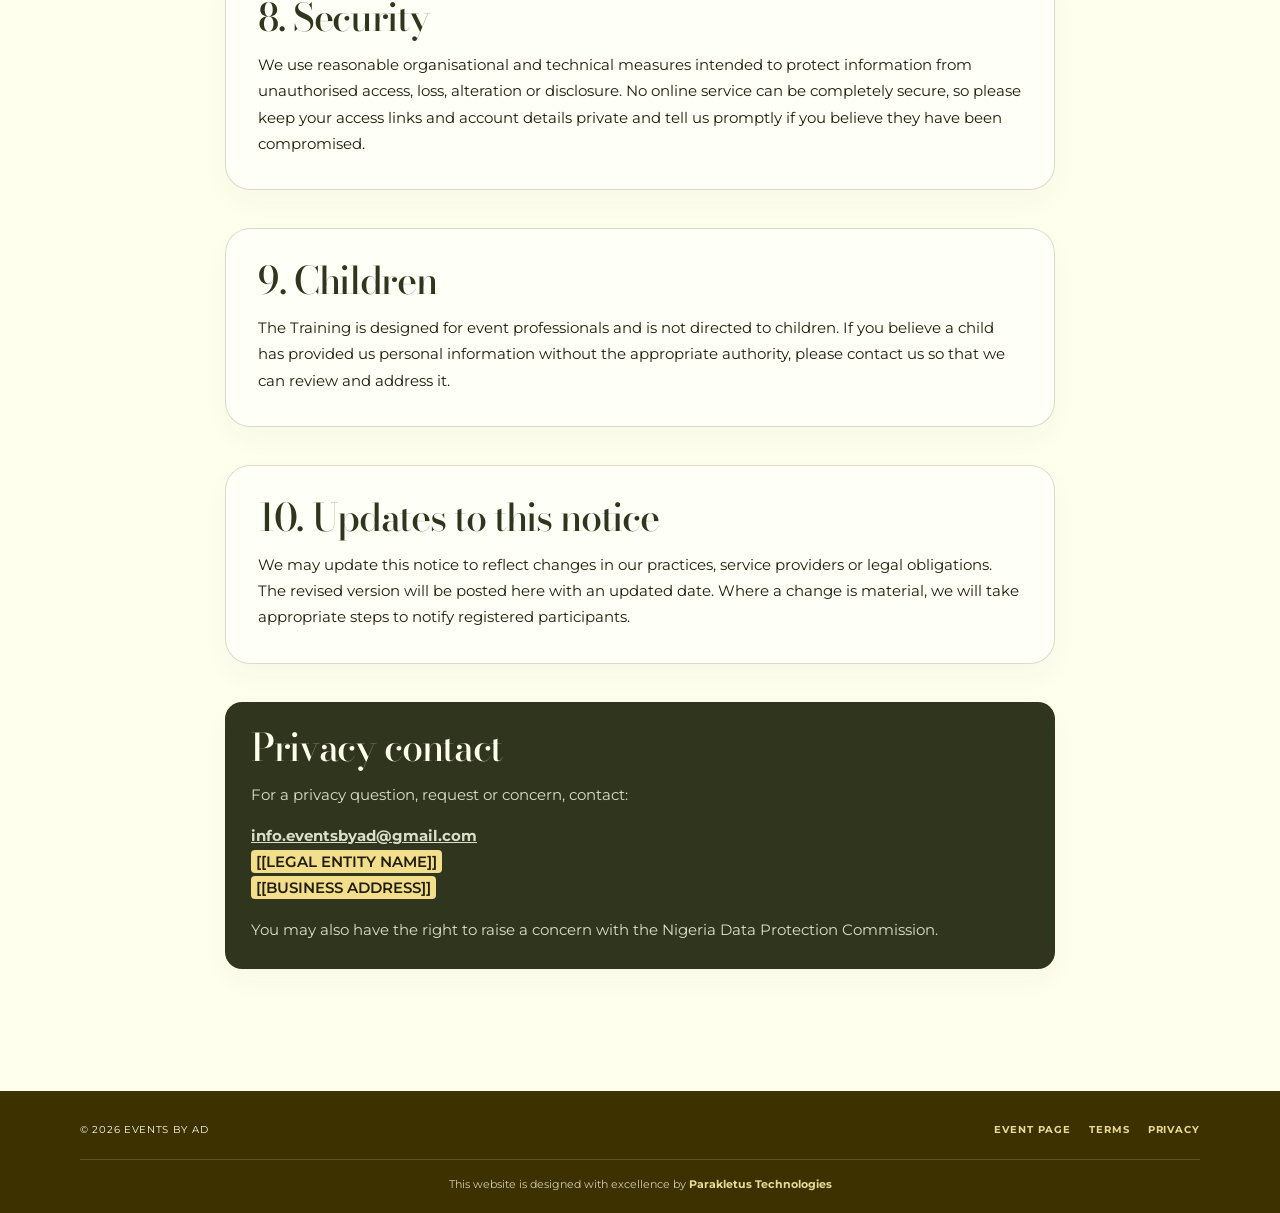
==== commit e1694462: "Add Events by AD contact email" ====
--- a/privacy.html
+++ b/privacy.html
@@ -20,17 +20,17 @@
     <main><div class="container content">
       <aside class="notice" aria-label="Publication checklist"><strong>Complete this before publishing:</strong> replace the highlighted legal entity name, contact email and business address with verified details. Confirm the actual registration, payment, analytics and email tools you use, then have a qualified Nigerian privacy professional review this notice.</aside>
       <p class="meta">Last updated: 1 October 2026</p>
-      <section class="section"><h2>1. Who is responsible for your information?</h2><p><mark>[[LEGAL ENTITY NAME]] trading as Events by AD</mark> is responsible for the personal information described in this notice when it acts as the data controller. This notice applies to the Event Business Blueprint website, registration process, live virtual Training, participant communications and associated community activities.</p><p>Contact us at <mark>[[LEGAL CONTACT EMAIL]]</mark> or <mark>[[BUSINESS ADDRESS]]</mark>. If a Data Protection Officer or representative is appointed, their contact details will be published here.</p></section>
+      <section class="section"><h2>1. Who is responsible for your information?</h2><p><mark>[[LEGAL ENTITY NAME]] trading as Events by AD</mark> is responsible for the personal information described in this notice when it acts as the data controller. This notice applies to the Event Business Blueprint website, registration process, live virtual Training, participant communications and associated community activities.</p><p>Contact us at <a href="mailto:info.eventsbyad@gmail.com">info.eventsbyad@gmail.com</a> or <mark>[[BUSINESS ADDRESS]]</mark>. If a Data Protection Officer or representative is appointed, their contact details will be published here.</p></section>
       <section class="section"><h2>2. Information we may collect</h2><ul><li><strong>Registration and contact details:</strong> your name, email address, telephone number, business name or role, location and information you choose to provide when registering or asking a question.</li><li><strong>Payment and transaction information:</strong> ticket selection, payment status, amount and confirmation references. Card or bank credentials should be handled by the payment provider, not sent to us by email or WhatsApp.</li><li><strong>Training and community information:</strong> attendance, questions, workbook responses, messages and feedback you choose to share during the Training or optional WhatsApp community.</li><li><strong>Technical information:</strong> limited device, browser, IP or log information generated by the website, registration service or virtual training platform. We will update this notice and request consent where required before using non-essential cookies or similar tracking technologies.</li></ul></section>
       <section class="section"><h2>3. Why we use it</h2><p>We use personal information to process your registration and payment; provide joining details, materials, replay access and support; run and improve the Training; communicate important service changes; protect participants and our systems; comply with legal obligations; and, where you have opted in, send relevant Events by AD updates.</p><p>We rely on the legal basis that fits the purpose, including taking steps at your request or performing our contract with you, consent, a legal obligation, and our legitimate interests in operating a safe and effective training business. You can withdraw consent at any time; this does not affect processing already carried out before withdrawal.</p></section>
       <section class="section"><h2>4. When we share information</h2><p>We share only what is necessary with service providers who help us operate the Training, such as payment processors, registration and email providers, virtual-event platforms, cloud storage or support providers. We may also share information with instructors or event delivery partners where needed to run the Training, with WhatsApp if you voluntarily join the community, or with authorities where required by law.</p><p>We do not sell personal information. Our providers must handle information only for authorised purposes and with appropriate safeguards.</p></section>
       <section class="section"><h2>5. International transfers</h2><p>Some providers may process information outside Nigeria. Where this happens, we will use the safeguards and transfer mechanism required by applicable data-protection law, taking account of the country and service involved.</p></section>
       <section class="section"><h2>6. How long we keep information</h2><p>We keep information only for as long as needed for the purposes above, including delivering the Training, managing enquiries and meeting accounting, tax, dispute-resolution or other legal requirements. The exact period depends on the record and purpose. When information is no longer needed, we will delete it or de-identify it in line with our retention practices.</p></section>
-      <section class="section"><h2>7. Your choices and rights</h2><p>Subject to applicable law, you may ask to access, correct or erase personal information; restrict or object to certain processing; receive a portable copy of information you provided; withdraw consent; and seek review of a solely automated decision that significantly affects you. You may also complain to the Nigeria Data Protection Commission (NDPC).</p><p>To make a request, email <mark>[[LEGAL CONTACT EMAIL]]</mark> with enough information for us to verify your identity and understand your request. We may ask for further information where reasonably necessary to protect your data.</p></section>
+      <section class="section"><h2>7. Your choices and rights</h2><p>Subject to applicable law, you may ask to access, correct or erase personal information; restrict or object to certain processing; receive a portable copy of information you provided; withdraw consent; and seek review of a solely automated decision that significantly affects you. You may also complain to the Nigeria Data Protection Commission (NDPC).</p><p>To make a request, email <a href="mailto:info.eventsbyad@gmail.com">info.eventsbyad@gmail.com</a> with enough information for us to verify your identity and understand your request. We may ask for further information where reasonably necessary to protect your data.</p></section>
       <section class="section"><h2>8. Security</h2><p>We use reasonable organisational and technical measures intended to protect information from unauthorised access, loss, alteration or disclosure. No online service can be completely secure, so please keep your access links and account details private and tell us promptly if you believe they have been compromised.</p></section>
       <section class="section"><h2>9. Children</h2><p>The Training is designed for event professionals and is not directed to children. If you believe a child has provided us personal information without the appropriate authority, please contact us so that we can review and address it.</p></section>
       <section class="section"><h2>10. Updates to this notice</h2><p>We may update this notice to reflect changes in our practices, service providers or legal obligations. The revised version will be posted here with an updated date. Where a change is material, we will take appropriate steps to notify registered participants.</p></section>
-      <section class="section contact-card"><h2>Privacy contact</h2><p>For a privacy question, request or concern, contact:</p><p><strong><mark>[[LEGAL CONTACT EMAIL]]</mark></strong><br /><mark>[[LEGAL ENTITY NAME]]</mark><br /><mark>[[BUSINESS ADDRESS]]</mark></p><p>You may also have the right to raise a concern with the Nigeria Data Protection Commission.</p></section>
+      <section class="section contact-card"><h2>Privacy contact</h2><p>For a privacy question, request or concern, contact:</p><p><strong><a href="mailto:info.eventsbyad@gmail.com">info.eventsbyad@gmail.com</a></strong><br /><mark>[[LEGAL ENTITY NAME]]</mark><br /><mark>[[BUSINESS ADDRESS]]</mark></p><p>You may also have the right to raise a concern with the Nigeria Data Protection Commission.</p></section>
     </div></main>
     <footer class="footer"><div class="footer-inner"><small>© 2026 Events by AD</small><div class="footer-links"><a href="index.html">Event page</a><a href="terms.html">Terms</a><a href="privacy.html" aria-current="page">Privacy</a></div></div><p class="footer-credit">This website is designed with excellence by <a href="https://www.parakletushub.com" target="_blank" rel="noopener noreferrer">Parakletus Technologies</a></p></footer>
   </body>
